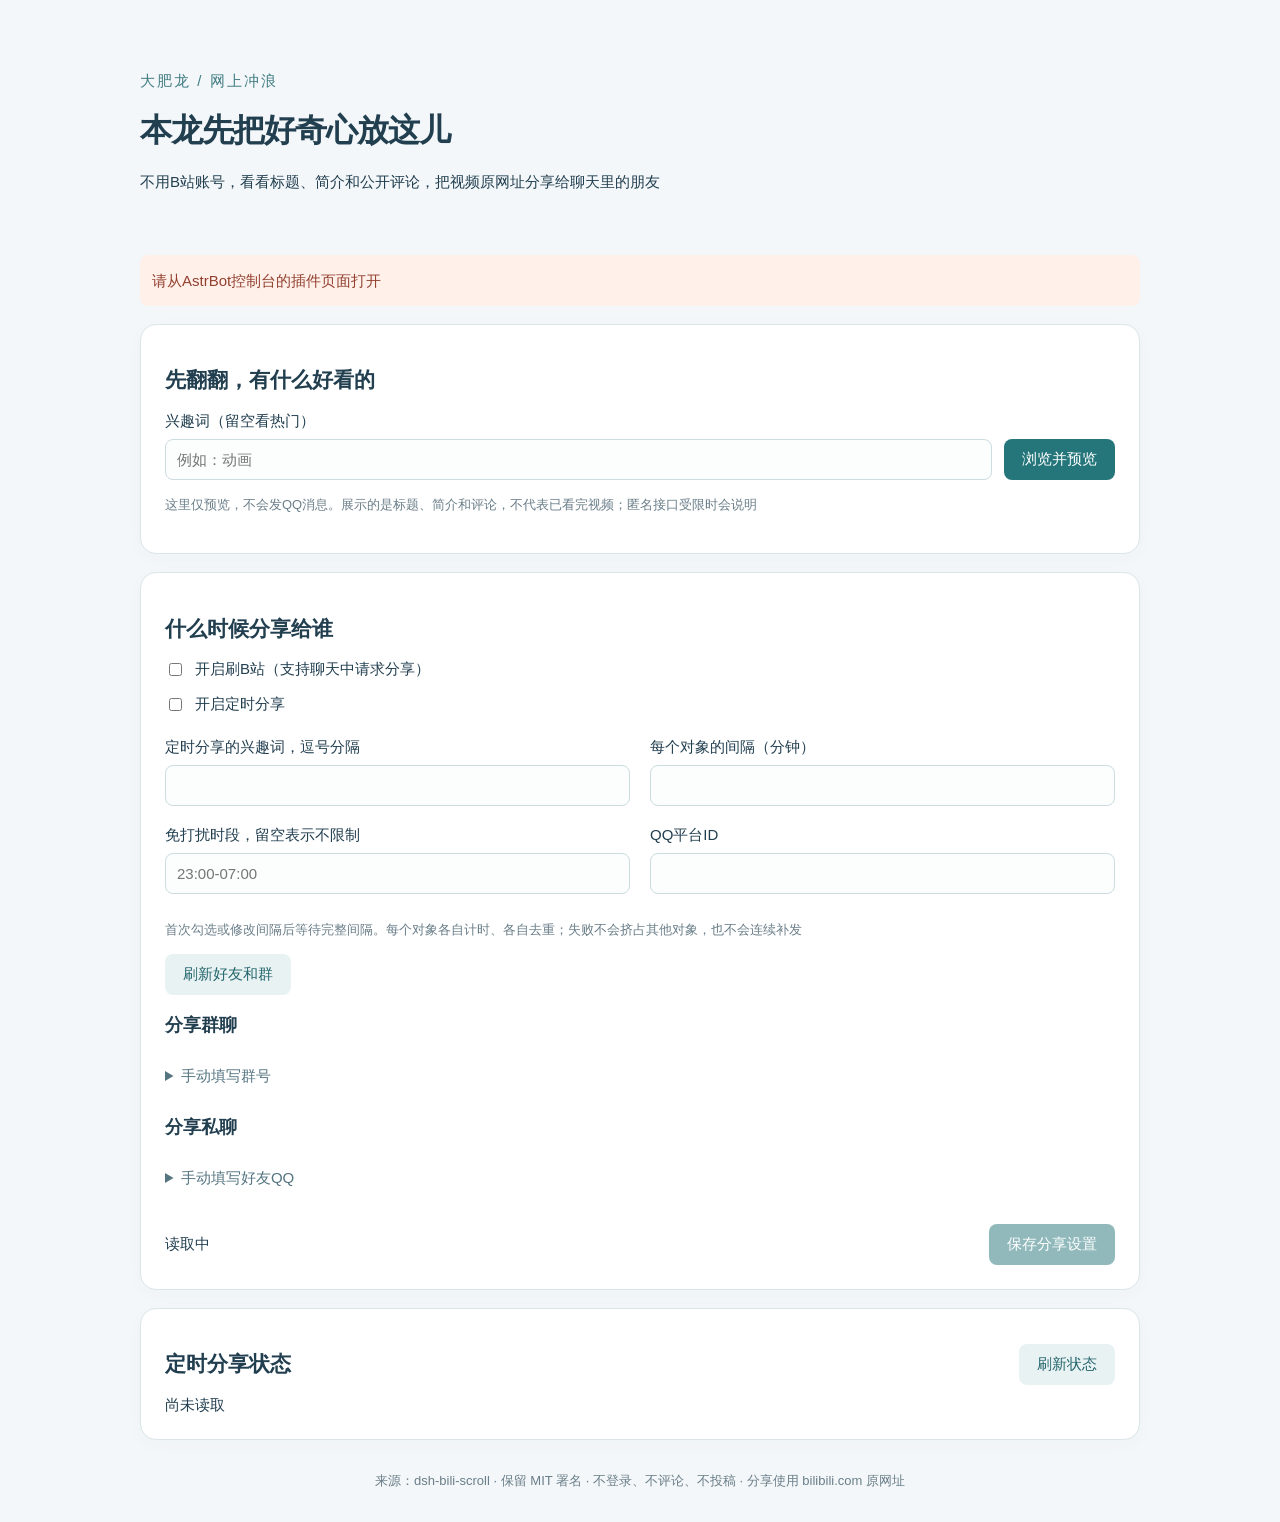
==== AstrBot/data/plugins/astrbot_plugin_bili_scroll/pages/browse/index.html @ ee201078 "Remember proactive messages, guard recipients and add anonymous Bilibili sharing" ====
<!doctype html>
<html lang="zh-CN"><head><meta charset="utf-8"><meta name="viewport" content="width=device-width,initial-scale=1"><title>大肥龙刷B站</title><link rel="stylesheet" href="./style.css"></head>
<body><main><header><p class="eyebrow">大肥龙 / 网上冲浪</p><h1>本龙先把好奇心放这儿</h1><p>不用B站账号，看看标题、简介和公开评论，把视频原网址分享给聊天里的朋友</p></header>
<p id="notice" role="status">连接面板中…</p>
<section><h2>先翻翻，有什么好看的</h2><form id="search"><label for="keyword">兴趣词（留空看热门）</label><div class="line"><input id="keyword" maxlength="40" placeholder="例如：动画"><button id="preview">浏览并预览</button></div></form><p class="hint">这里仅预览，不会发QQ消息。展示的是标题、简介和评论，不代表已看完视频；匿名接口受限时会说明</p><div id="results" aria-live="polite"></div></section>
<form id="settings"><section><h2>什么时候分享给谁</h2><label class="toggle"><input id="enabled" type="checkbox">开启刷B站（支持聊天中请求分享）</label><label class="toggle"><input id="auto_enabled" type="checkbox">开启定时分享</label><div class="grid"><div><label for="keywords">定时分享的兴趣词，逗号分隔</label><input id="keywords" maxlength="200"></div><div><label for="interval_minutes">每个对象的间隔（分钟）</label><input id="interval_minutes" type="number" min="15" max="10080" required></div><div><label for="quiet_hours">免打扰时段，留空表示不限制</label><input id="quiet_hours" placeholder="23:00-07:00"></div><div><label for="platform_id">QQ平台ID</label><input id="platform_id" required></div></div><p class="hint">首次勾选或修改间隔后等待完整间隔。每个对象各自计时、各自去重；失败不会挤占其他对象，也不会连续补发</p>
<button type="button" id="targets" class="secondary">刷新好友和群</button><h3>分享群聊</h3><div id="groups" class="choices"></div><details><summary>手动填写群号</summary><input id="group_ids" placeholder="多个群号用逗号分隔"></details><h3>分享私聊</h3><div id="friends" class="choices"></div><details><summary>手动填写好友QQ</summary><input id="private_ids" placeholder="多个QQ号用逗号分隔"></details>
<div class="actions"><span id="state">读取中</span><button id="save" disabled>保存分享设置</button></div></section></form>
<section><div class="line"><h2>定时分享状态</h2><button type="button" id="refresh" class="secondary">刷新状态</button></div><div id="timers">尚未读取</div></section><footer>来源：dsh-bili-scroll · 保留 MIT 署名 · 不登录、不评论、不投稿 · 分享使用 bilibili.com 原网址</footer></main><script src="/api/plugin/page/bridge-sdk.js"></script><script src="./app.js"></script></body></html>
---- AstrBot/data/plugins/astrbot_plugin_bili_scroll/pages/browse/style.css ----
:root{font-family:"Microsoft YaHei",sans-serif;color:#223f50;background:#f3f7f9;font-size:15px}body{margin:0}main{max-width:1000px;margin:auto;padding:32px 24px}header{padding:20px 0 30px}h1{font-size:32px;letter-spacing:-1px;margin:10px 0}h2{font-size:21px}.eyebrow{color:#417d83;letter-spacing:2px}section{background:white;border:1px solid #dae5e8;border-radius:16px;padding:24px;margin:18px 0;box-shadow:0 4px 20px #23495806}p{line-height:1.8}.hint,footer{color:#6a7e89;font-size:13px}.grid{display:grid;grid-template-columns:1fr 1fr;gap:20px;margin:24px 0}.line{display:flex;gap:12px;align-items:center}.line input{flex:1}.line h2{flex:1}label{display:block;margin-bottom:8px}input{font:inherit;box-sizing:border-box;border:1px solid #ccdce1;border-radius:8px;padding:11px;width:100%;background:#fcfdfd}button{font:inherit;border:0;background:#25767b;color:white;padding:11px 18px;border-radius:8px;cursor:pointer;white-space:nowrap}button:disabled{opacity:.5;cursor:wait}.secondary{background:#e9f2f3;color:#24666c}.toggle{display:flex;align-items:center;gap:10px;margin:16px 0}.toggle input,.choices input{width:auto}.choices{display:grid;grid-template-columns:repeat(auto-fill,minmax(230px,1fr));gap:10px}.choices label{display:flex;gap:10px;align-items:center;background:#f5f9fa;padding:10px;border-radius:8px;overflow-wrap:anywhere}.actions{display:flex;align-items:center;justify-content:space-between;margin-top:24px}details{margin:12px 0}summary{cursor:pointer;color:#557581;margin-bottom:12px}.video{border-top:1px solid #e5edef;padding:18px 0}.video a{color:#28777e;overflow-wrap:anywhere}.copy{background:#f1f7f7;padding:14px;border-radius:8px;white-space:pre-wrap}#notice{padding:12px;background:#e9f2f3;border-radius:8px}#notice.error{color:#93402f;background:#fff0ea}footer{text-align:center;margin-top:32px}.timer{padding:12px 0;border-bottom:1px solid #edf2f3}@media(max-width:650px){.grid{grid-template-columns:1fr}main{padding:18px 12px}h1{font-size:25px}.line{flex-wrap:wrap}}
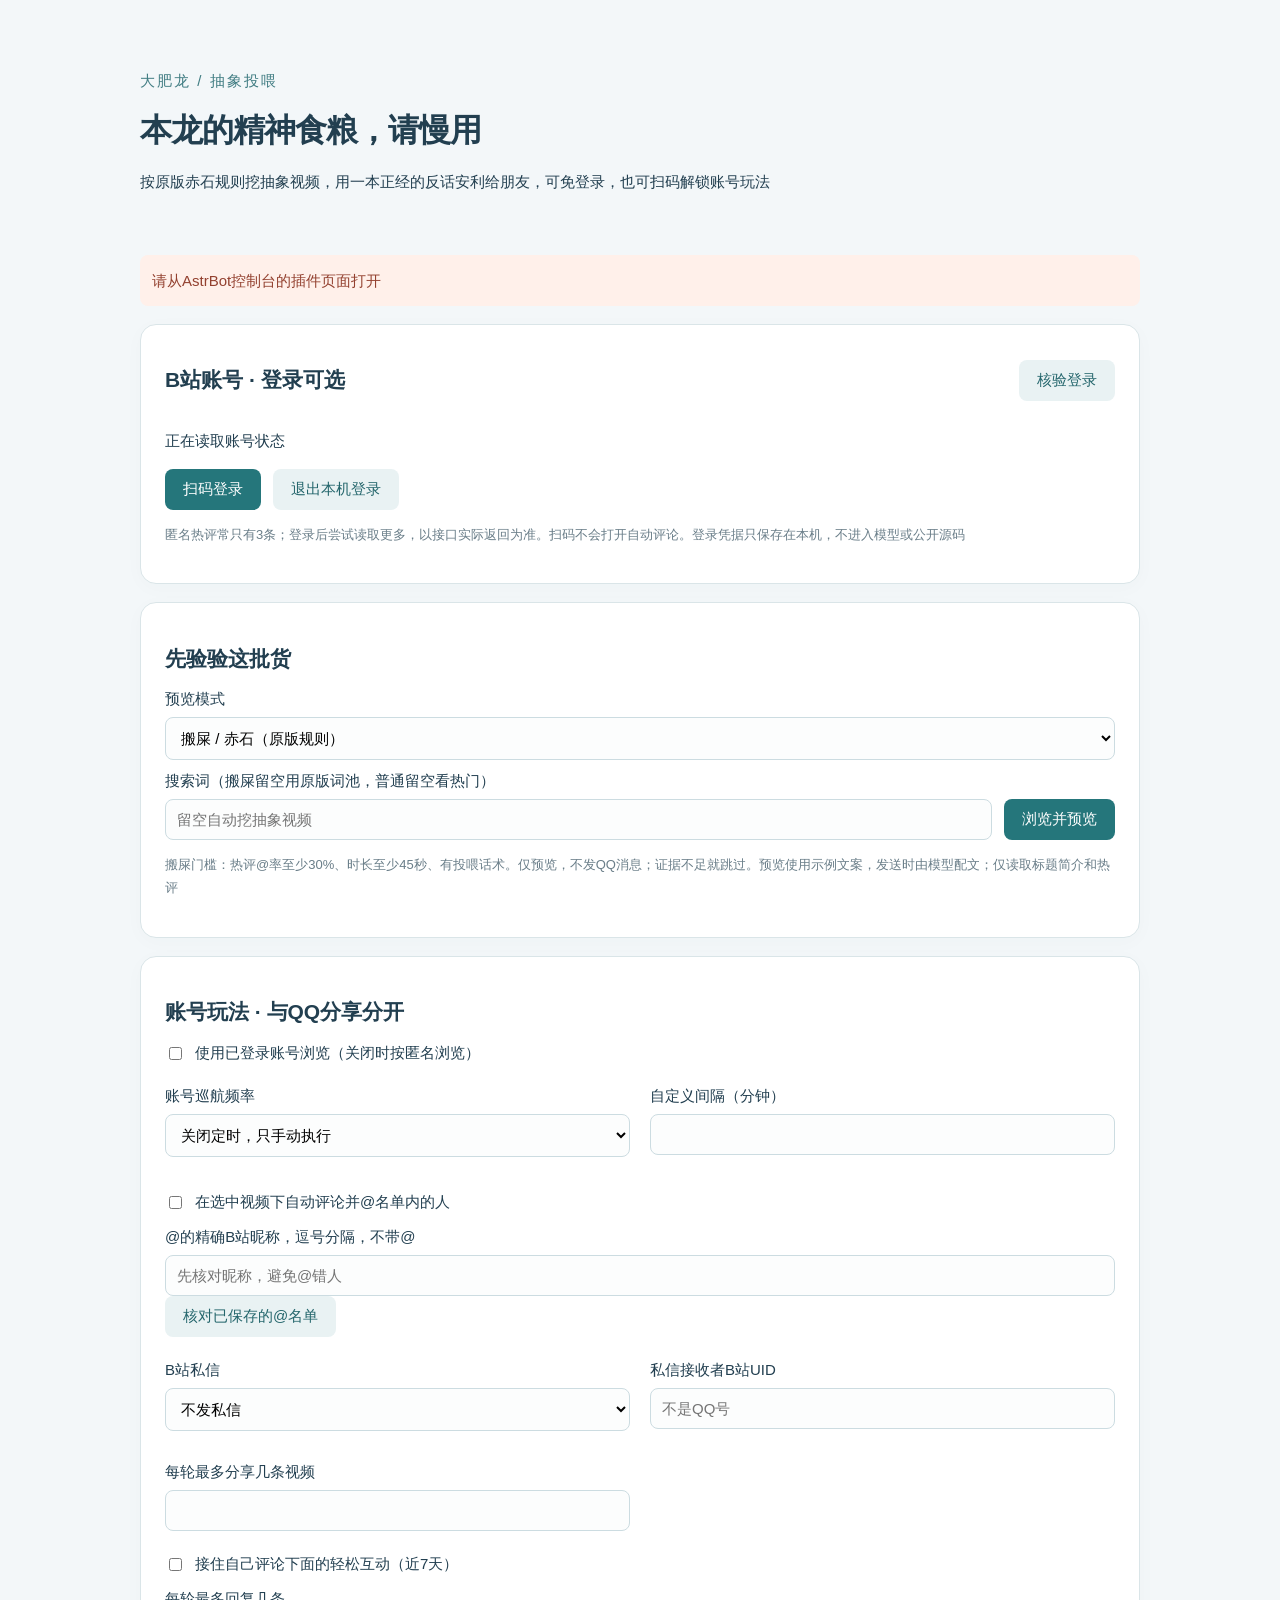
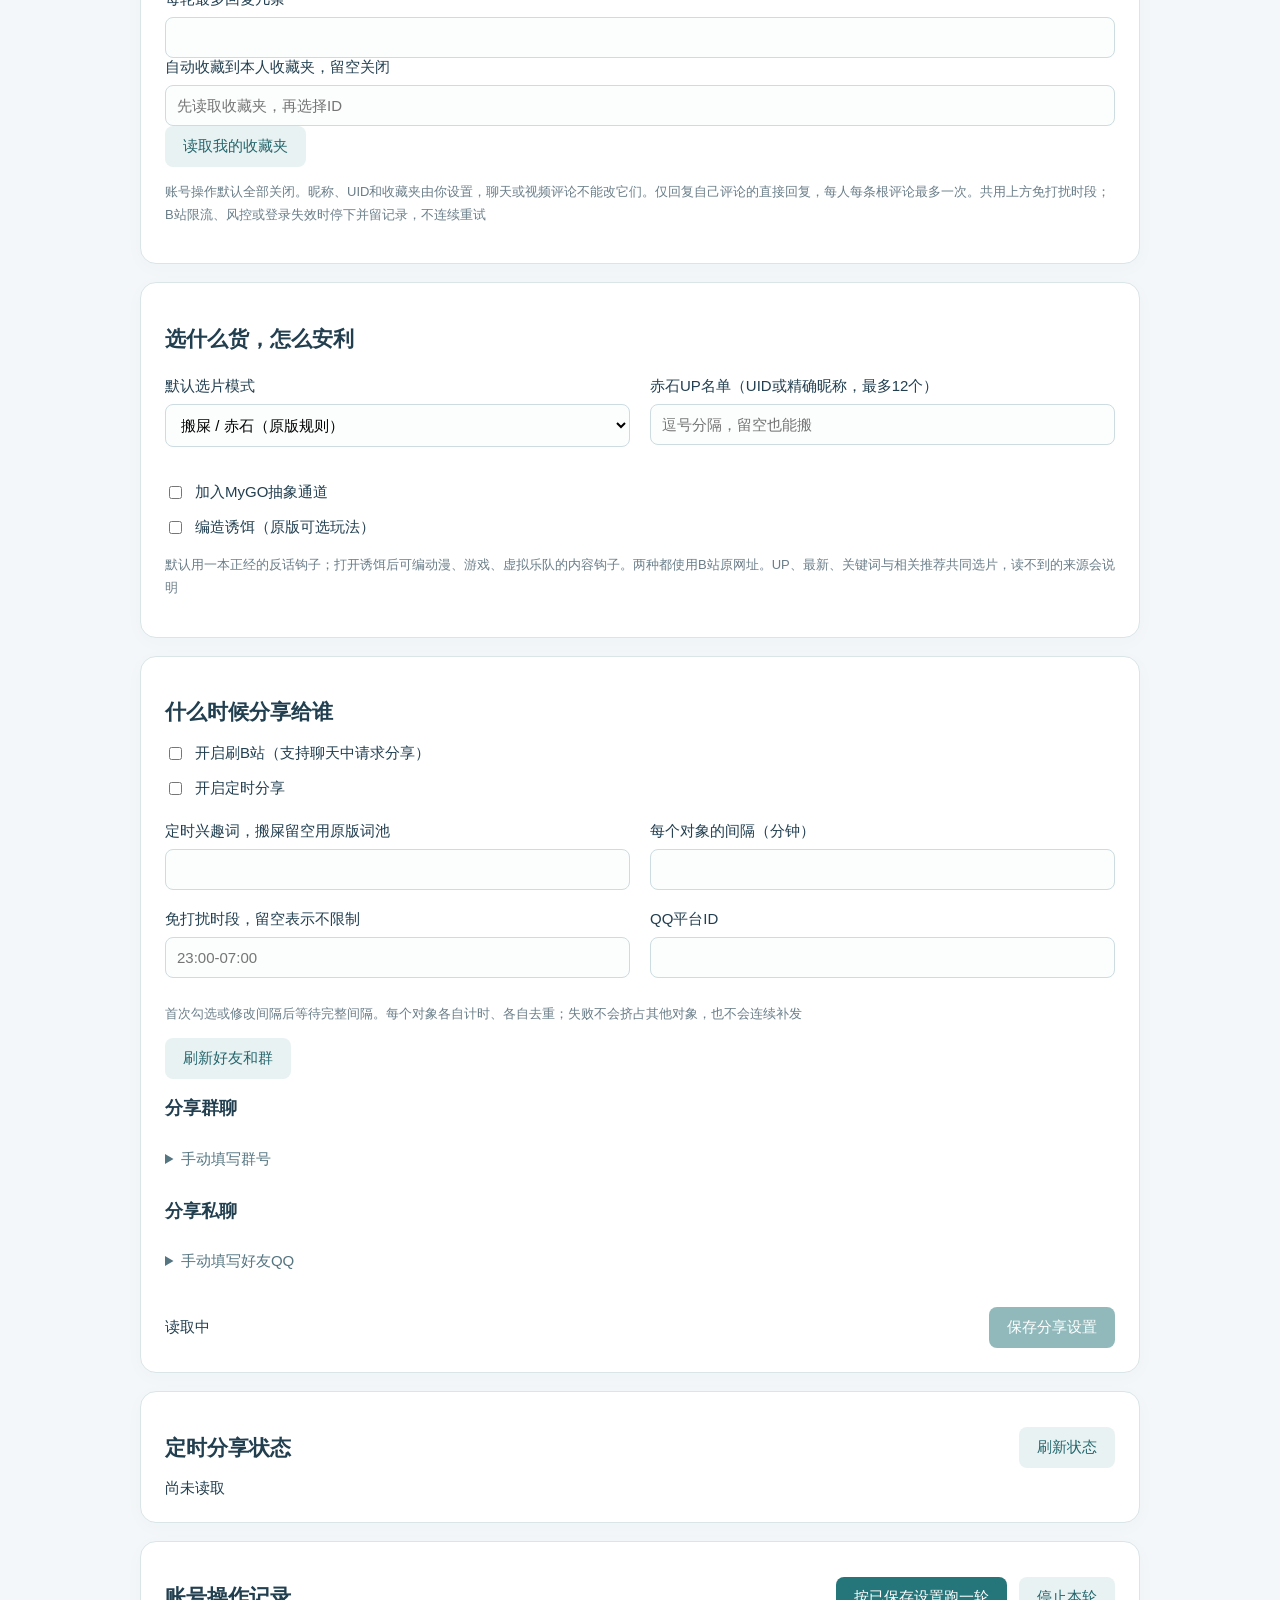
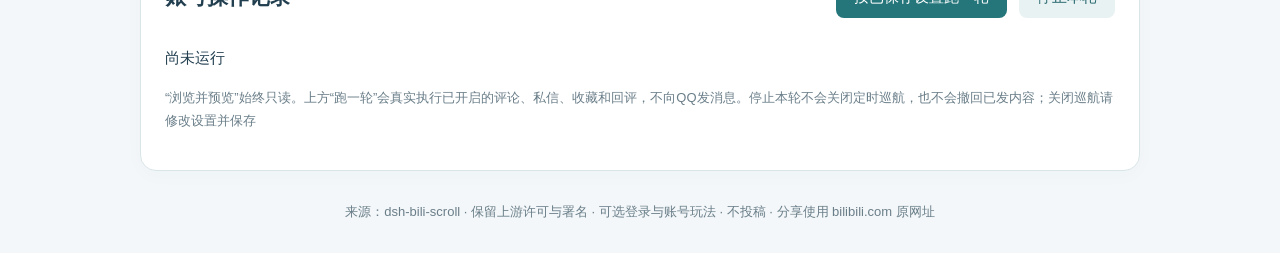
==== commit 36a82c4a: "Add optional Bilibili QR login and account automation; restore chishi rules and reduce review latenc" ====
--- a/AstrBot/data/plugins/astrbot_plugin_bili_scroll/pages/browse/index.html
+++ b/AstrBot/data/plugins/astrbot_plugin_bili_scroll/pages/browse/index.html
@@ -1,9 +1,22 @@
 <!doctype html>
 <html lang="zh-CN"><head><meta charset="utf-8"><meta name="viewport" content="width=device-width,initial-scale=1"><title>大肥龙刷B站</title><link rel="stylesheet" href="./style.css"></head>
-<body><main><header><p class="eyebrow">大肥龙 / 网上冲浪</p><h1>本龙先把好奇心放这儿</h1><p>不用B站账号，看看标题、简介和公开评论，把视频原网址分享给聊天里的朋友</p></header>
+<body><main><header><p class="eyebrow">大肥龙 / 抽象投喂</p><h1>本龙的精神食粮，请慢用</h1><p>按原版赤石规则挖抽象视频，用一本正经的反话安利给朋友，可免登录，也可扫码解锁账号玩法</p></header>
 <p id="notice" role="status">连接面板中…</p>
-<section><h2>先翻翻，有什么好看的</h2><form id="search"><label for="keyword">兴趣词（留空看热门）</label><div class="line"><input id="keyword" maxlength="40" placeholder="例如：动画"><button id="preview">浏览并预览</button></div></form><p class="hint">这里仅预览，不会发QQ消息。展示的是标题、简介和评论，不代表已看完视频；匿名接口受限时会说明</p><div id="results" aria-live="polite"></div></section>
-<form id="settings"><section><h2>什么时候分享给谁</h2><label class="toggle"><input id="enabled" type="checkbox">开启刷B站（支持聊天中请求分享）</label><label class="toggle"><input id="auto_enabled" type="checkbox">开启定时分享</label><div class="grid"><div><label for="keywords">定时分享的兴趣词，逗号分隔</label><input id="keywords" maxlength="200"></div><div><label for="interval_minutes">每个对象的间隔（分钟）</label><input id="interval_minutes" type="number" min="15" max="10080" required></div><div><label for="quiet_hours">免打扰时段，留空表示不限制</label><input id="quiet_hours" placeholder="23:00-07:00"></div><div><label for="platform_id">QQ平台ID</label><input id="platform_id" required></div></div><p class="hint">首次勾选或修改间隔后等待完整间隔。每个对象各自计时、各自去重；失败不会挤占其他对象，也不会连续补发</p>
+<section id="account-section"><div class="line"><h2>B站账号 · 登录可选</h2><button type="button" id="account-refresh" class="secondary">核验登录</button></div>
+<p id="account-status">正在读取账号状态</p><div class="line"><button type="button" id="login">扫码登录</button><button type="button" id="logout" class="secondary">退出本机登录</button></div>
+<div id="qr-box" hidden><img id="qr" alt="使用哔哩哔哩手机客户端扫码" width="220" height="220"><p id="qr-state">请用B站App扫码并在手机上确认</p></div>
+<p class="hint">匿名热评常只有3条；登录后尝试读取更多，以接口实际返回为准。扫码不会打开自动评论。登录凭据只保存在本机，不进入模型或公开源码</p></section>
+<section><h2>先验验这批货</h2><form id="search"><label for="preview_mode">预览模式</label><select id="preview_mode"><option value="chishi">搬屎 / 赤石（原版规则）</option><option value="normal">普通搜索</option></select><label for="keyword">搜索词（搬屎留空用原版词池，普通留空看热门）</label><div class="line"><input id="keyword" maxlength="40" placeholder="留空自动挖抽象视频"><button id="preview">浏览并预览</button></div></form><p class="hint">搬屎门槛：热评@率至少30%、时长至少45秒、有投喂话术。仅预览，不发QQ消息；证据不足就跳过。预览使用示例文案，发送时由模型配文；仅读取标题简介和热评</p><div id="results" aria-live="polite"></div></section>
+<form id="settings"><section><h2>账号玩法 · 与QQ分享分开</h2>
+<label class="toggle"><input id="use_account" type="checkbox">使用已登录账号浏览（关闭时按匿名浏览）</label>
+<div class="grid"><div><label for="account_cruise">账号巡航频率</label><select id="account_cruise"><option value="off">关闭定时，只手动执行</option><option value="custom">自定义间隔</option><option value="normal">普通 · 每30分钟</option><option value="crazy">高频 · 每5分钟</option></select></div><div><label for="account_interval">自定义间隔（分钟）</label><input id="account_interval" type="number" min="5" max="10080"></div></div>
+<label class="toggle"><input id="auto_comment" type="checkbox">在选中视频下自动评论并@名单内的人</label>
+<label for="mention_names">@的精确B站昵称，逗号分隔，不带@</label><input id="mention_names" maxlength="210" placeholder="先核对昵称，避免@错人"><button type="button" id="resolve-mentions" class="secondary">核对已保存的@名单</button><p id="mention-result" class="hint"></p>
+<div class="grid"><div><label for="dm_mode">B站私信</label><select id="dm_mode"><option value="off">不发私信</option><option value="only">只私信（不公开评论、不回评）</option><option value="both">私信 + 已开启的评论</option></select></div><div><label for="dm_uid">私信接收者B站UID</label><input id="dm_uid" placeholder="不是QQ号"></div><div><label for="comment_per_round">每轮最多分享几条视频</label><input id="comment_per_round" type="number" min="1" max="5"></div></div>
+<label class="toggle"><input id="reply_comments" type="checkbox">接住自己评论下面的轻松互动（近7天）</label><label for="reply_per_round">每轮最多回复几条</label><input id="reply_per_round" type="number" min="1" max="5">
+<label for="favorite_id">自动收藏到本人收藏夹，留空关闭</label><input id="favorite_id" list="folders" placeholder="先读取收藏夹，再选择ID"><datalist id="folders"></datalist><button type="button" id="load-folders" class="secondary">读取我的收藏夹</button><p id="folder-result" class="hint"></p>
+<p class="hint">账号操作默认全部关闭。昵称、UID和收藏夹由你设置，聊天或视频评论不能改它们。仅回复自己评论的直接回复，每人每条根评论最多一次。共用上方免打扰时段；B站限流、风控或登录失效时停下并留记录，不连续重试</p>
+</section><section><h2>选什么货，怎么安利</h2><div class="grid"><div><label for="mode">默认选片模式</label><select id="mode"><option value="chishi">搬屎 / 赤石（原版规则）</option><option value="normal">普通搜索</option></select></div><div><label for="up_list">赤石UP名单（UID或精确昵称，最多12个）</label><input id="up_list" maxlength="600" placeholder="逗号分隔，留空也能搬"></div></div><label class="toggle"><input id="mygo" type="checkbox">加入MyGO抽象通道</label><label class="toggle"><input id="bait" type="checkbox">编造诱饵（原版可选玩法）</label><p class="hint">默认用一本正经的反话钩子；打开诱饵后可编动漫、游戏、虚拟乐队的内容钩子。两种都使用B站原网址。UP、最新、关键词与相关推荐共同选片，读不到的来源会说明</p></section><section><h2>什么时候分享给谁</h2><label class="toggle"><input id="enabled" type="checkbox">开启刷B站（支持聊天中请求分享）</label><label class="toggle"><input id="auto_enabled" type="checkbox">开启定时分享</label><div class="grid"><div><label for="keywords">定时兴趣词，搬屎留空用原版词池</label><input id="keywords" maxlength="200"></div><div><label for="interval_minutes">每个对象的间隔（分钟）</label><input id="interval_minutes" type="number" min="15" max="10080" required></div><div><label for="quiet_hours">免打扰时段，留空表示不限制</label><input id="quiet_hours" placeholder="23:00-07:00"></div><div><label for="platform_id">QQ平台ID</label><input id="platform_id" required></div></div><p class="hint">首次勾选或修改间隔后等待完整间隔。每个对象各自计时、各自去重；失败不会挤占其他对象，也不会连续补发</p>
 <button type="button" id="targets" class="secondary">刷新好友和群</button><h3>分享群聊</h3><div id="groups" class="choices"></div><details><summary>手动填写群号</summary><input id="group_ids" placeholder="多个群号用逗号分隔"></details><h3>分享私聊</h3><div id="friends" class="choices"></div><details><summary>手动填写好友QQ</summary><input id="private_ids" placeholder="多个QQ号用逗号分隔"></details>
 <div class="actions"><span id="state">读取中</span><button id="save" disabled>保存分享设置</button></div></section></form>
-<section><div class="line"><h2>定时分享状态</h2><button type="button" id="refresh" class="secondary">刷新状态</button></div><div id="timers">尚未读取</div></section><footer>来源：dsh-bili-scroll · 保留 MIT 署名 · 不登录、不评论、不投稿 · 分享使用 bilibili.com 原网址</footer></main><script src="/api/plugin/page/bridge-sdk.js"></script><script src="./app.js"></script></body></html>
+<section><div class="line"><h2>定时分享状态</h2><button type="button" id="refresh" class="secondary">刷新状态</button></div><div id="timers">尚未读取</div></section><section><div class="line"><h2>账号操作记录</h2><button type="button" id="run-account">按已保存设置跑一轮</button><button type="button" id="stop-account" class="secondary">停止本轮</button></div><p id="account-run">尚未运行</p><p class="hint">“浏览并预览”始终只读。上方“跑一轮”会真实执行已开启的评论、私信、收藏和回评，不向QQ发消息。停止本轮不会关闭定时巡航，也不会撤回已发内容；关闭巡航请修改设置并保存</p><div id="account-records"></div></section><footer>来源：dsh-bili-scroll · 保留上游许可与署名 · 可选登录与账号玩法 · 不投稿 · 分享使用 bilibili.com 原网址</footer></main><script src="/api/plugin/page/bridge-sdk.js"></script><script src="./app.js"></script></body></html>
--- a/AstrBot/data/plugins/astrbot_plugin_bili_scroll/pages/browse/style.css
+++ b/AstrBot/data/plugins/astrbot_plugin_bili_scroll/pages/browse/style.css
@@ -1 +1,4 @@
 :root{font-family:"Microsoft YaHei",sans-serif;color:#223f50;background:#f3f7f9;font-size:15px}body{margin:0}main{max-width:1000px;margin:auto;padding:32px 24px}header{padding:20px 0 30px}h1{font-size:32px;letter-spacing:-1px;margin:10px 0}h2{font-size:21px}.eyebrow{color:#417d83;letter-spacing:2px}section{background:white;border:1px solid #dae5e8;border-radius:16px;padding:24px;margin:18px 0;box-shadow:0 4px 20px #23495806}p{line-height:1.8}.hint,footer{color:#6a7e89;font-size:13px}.grid{display:grid;grid-template-columns:1fr 1fr;gap:20px;margin:24px 0}.line{display:flex;gap:12px;align-items:center}.line input{flex:1}.line h2{flex:1}label{display:block;margin-bottom:8px}input{font:inherit;box-sizing:border-box;border:1px solid #ccdce1;border-radius:8px;padding:11px;width:100%;background:#fcfdfd}button{font:inherit;border:0;background:#25767b;color:white;padding:11px 18px;border-radius:8px;cursor:pointer;white-space:nowrap}button:disabled{opacity:.5;cursor:wait}.secondary{background:#e9f2f3;color:#24666c}.toggle{display:flex;align-items:center;gap:10px;margin:16px 0}.toggle input,.choices input{width:auto}.choices{display:grid;grid-template-columns:repeat(auto-fill,minmax(230px,1fr));gap:10px}.choices label{display:flex;gap:10px;align-items:center;background:#f5f9fa;padding:10px;border-radius:8px;overflow-wrap:anywhere}.actions{display:flex;align-items:center;justify-content:space-between;margin-top:24px}details{margin:12px 0}summary{cursor:pointer;color:#557581;margin-bottom:12px}.video{border-top:1px solid #e5edef;padding:18px 0}.video a{color:#28777e;overflow-wrap:anywhere}.copy{background:#f1f7f7;padding:14px;border-radius:8px;white-space:pre-wrap}#notice{padding:12px;background:#e9f2f3;border-radius:8px}#notice.error{color:#93402f;background:#fff0ea}footer{text-align:center;margin-top:32px}.timer{padding:12px 0;border-bottom:1px solid #edf2f3}@media(max-width:650px){.grid{grid-template-columns:1fr}main{padding:18px 12px}h1{font-size:25px}.line{flex-wrap:wrap}}
+select{font:inherit;box-sizing:border-box;border:1px solid #ccdce1;border-radius:8px;padding:11px;width:100%;background:#fcfdfd;margin-bottom:12px}.proof{white-space:pre-wrap;background:#fff8e7;border-left:3px solid #d8ad50;padding:12px;font-size:13px}
+
+#qr-box{padding:20px;background:#f3f7f9;margin-top:16px;width:fit-content}#qr{display:block;border:8px solid white}#account-records .timer{white-space:pre-wrap;overflow-wrap:anywhere}
